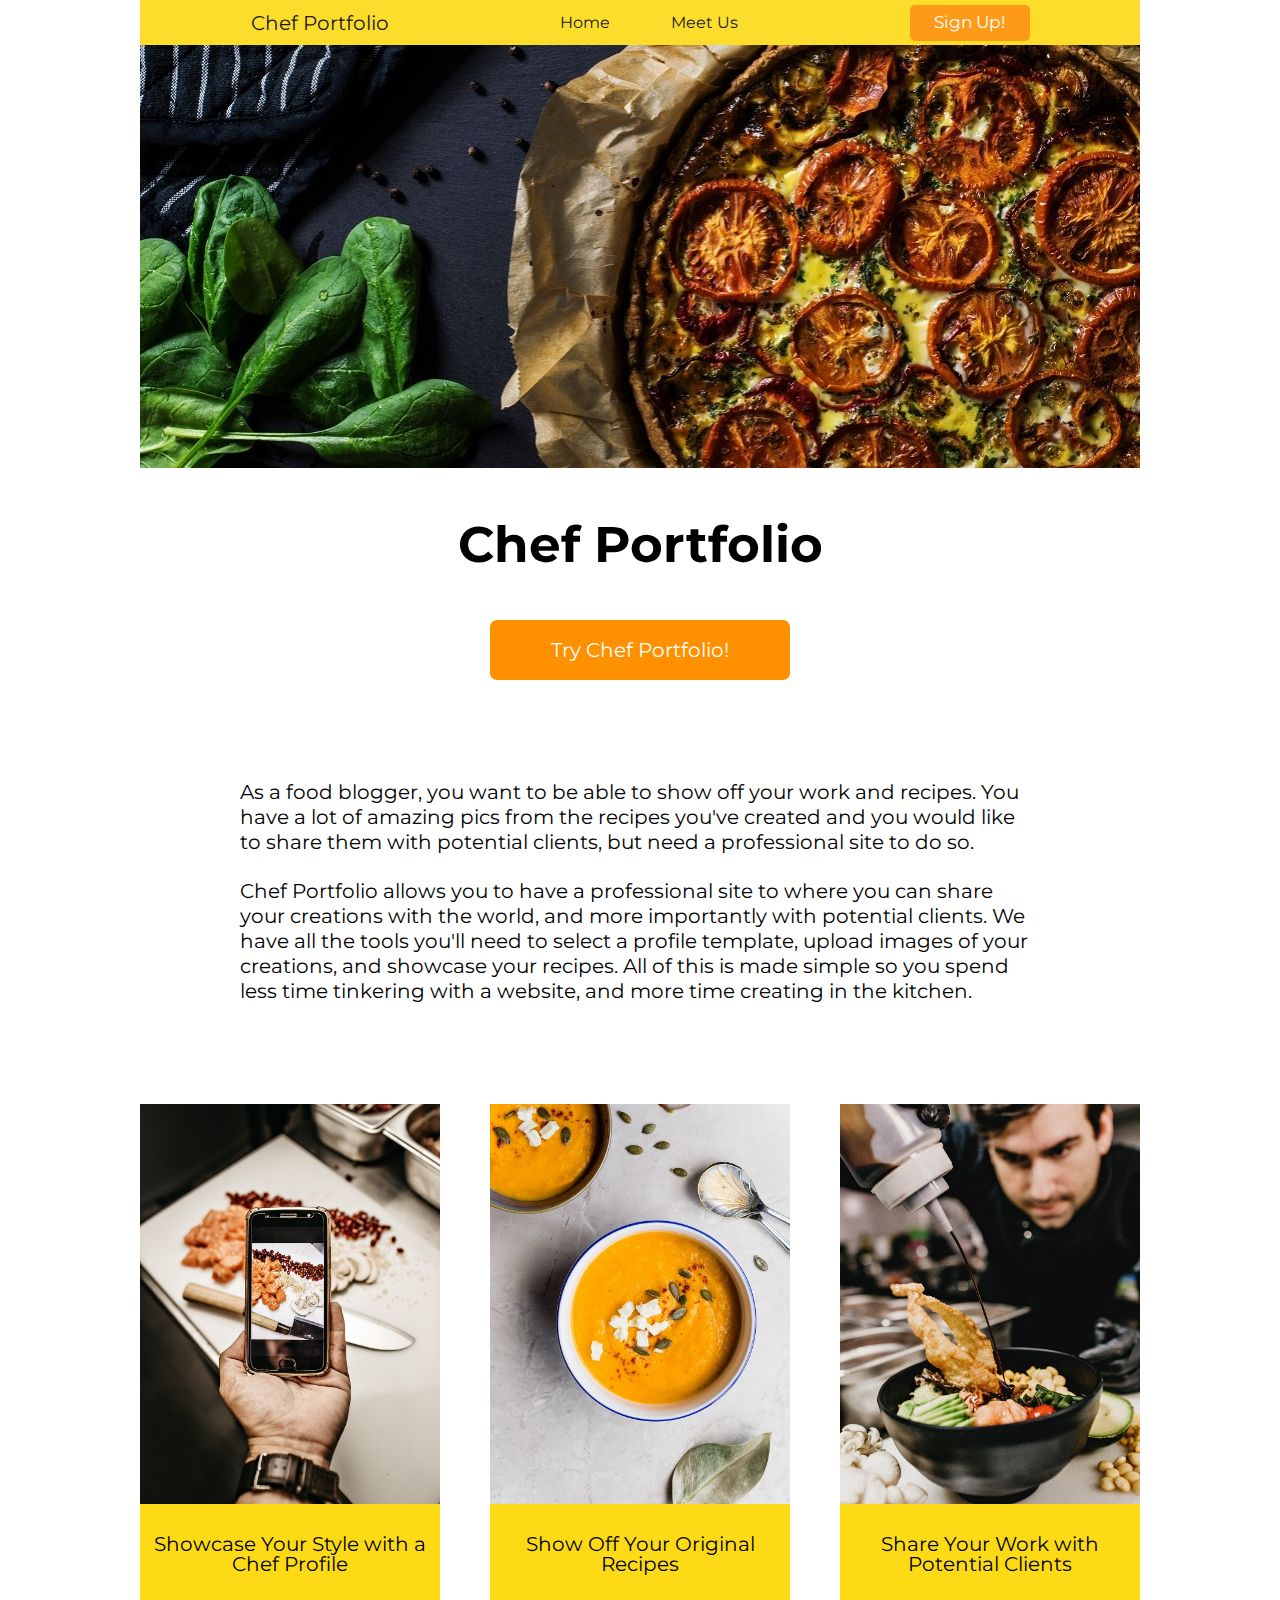
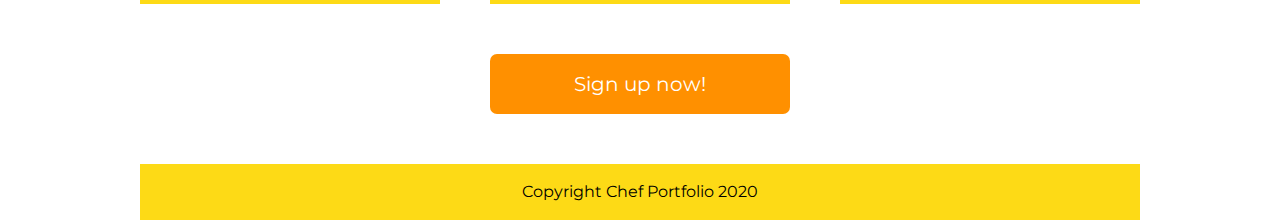
==== index.html @ 8c573fc6 "marketing page complete with phone and tablet querys" ====
<!DOCTYPE html>
<html lang="en">
  <head>
    <meta charset="UTF-8" />
    <meta name="viewport" content="width=device-width, initial-scale=1.0" />
    <meta http-equiv="X-UA-Compatible" content="ie=edge" />

    <title>Chef Portfolio</title>

    <link
      href="https://fonts.googleapis.com/css?family=Montserrat&display=swap"
      rel="stylesheet"
    />

    <link href="css/index.css" rel="stylesheet" />
  </head>

  <!-- Body -->
  <body>
    <!-- Nav Bar -->
    <div class="navbar">
      <h1>Chef Portfolio</h1>
      <nav>
        <a href="#">Home</a>
        <a href="#">Meet Us</a>
      </nav>
      <a href="#" class="sign-up">Sign Up!</a>
    </div>

    <!-- Header -->
    <header>
      <img src="img/header-img.jpg" alt="Savory tart on a slate table." />
    </header>

    <!-- Title -->
    <div class="title">
      <h1>Chef Portfolio</h1>
    </div>

    <!-- Button -->
    <div class="button">
      <a href="#">Try Chef Portfolio!</a>
    </div>

    <!-- About -->
    <div class="about">
      <p>
        As a food blogger, you want to be able to show off your work and
        recipes. You have a lot of amazing pics from the recipes you've created
        and you would like to share them with potential clients, but need a
        professional site to do so.
      </p>
      <p>
        Chef Portfolio allows you to have a professional site to where you can
        share your creations with the world, and more importantly with potential
        clients. We have all the tools you'll need to select a profile template,
        upload images of your creations, and showcase your recipes. All of this
        is made simple so you spend less time tinkering with a website, and more
        time creating in the kitchen.
      </p>
    </div>

    <!-- Middle Section w/ Boxes -->
    <div class="boxes">
      <div class="box">
        <img src="img/profile-img.jpg" alt="Photo being taken of food." />
        <h2>Showcase Your Style with a Chef Profile</h2>
      </div>
      <div class="box">
        <img src="img/recipe-img.jpg" alt="Bowl of soup." />
        <h2>Show Off Your Original Recipes</h2>
      </div>
      <div class="box">
        <img src="img/share-img.jpg" alt="Chef adding ingredient to dish." />
        <h2>Share Your Work with Potential Clients</h2>
      </div>
    </div>

    <!-- Button -->
    <div class="button">
      <a href="#">Sign up now!</a>
    </div>

    <!-- Footer -->
    <footer>
      <h3>Copyright Chef Portfolio 2020</h3>
    </footer>
  </body>
</html>
---- css/index.css ----
html,
body,
div,
span,
applet,
object,
iframe,
h1,
h2,
h3,
h4,
h5,
h6,
p,
blockquote,
pre,
a,
abbr,
acronym,
address,
big,
cite,
code,
del,
dfn,
em,
img,
ins,
kbd,
q,
s,
samp,
small,
strike,
strong,
sub,
sup,
tt,
var,
b,
u,
i,
center,
dl,
dt,
dd,
ol,
ul,
li,
fieldset,
form,
label,
legend,
table,
caption,
tbody,
tfoot,
thead,
tr,
th,
td,
article,
aside,
canvas,
details,
embed,
figure,
figcaption,
footer,
header,
hgroup,
menu,
nav,
output,
ruby,
section,
summary,
time,
mark,
audio,
video {
  margin: 0;
  padding: 0;
  border: 0;
  font-size: 100%;
  font: inherit;
  vertical-align: baseline;
}
/* HTML5 display-role reset for older browsers */
article,
aside,
details,
figcaption,
figure,
footer,
header,
hgroup,
menu,
nav,
section {
  display: block;
}
body {
  line-height: 1;
}
ol,
ul {
  list-style: none;
}
blockquote,
q {
  quotes: none;
}
blockquote:before,
blockquote:after,
q:before,
q:after {
  content: "";
  content: none;
}
table {
  border-collapse: collapse;
  border-spacing: 0;
}
* {
  box-sizing: border-box;
}
html {
  font-size: 62.5%;
}
body {
  font-family: "Montserrat", sans-serif;
  max-width: 1000px;
  margin: 0 auto;
}
.navbar {
  background-color: #fdda16;
  max-width: 1000px;
  width: 100%;
  position: fixed;
  top: 0;
  opacity: 0.9;
  display: flex;
  justify-content: space-evenly;
  align-items: center;
  flex-wrap: wrap;
  flex-direction: row;
  height: 5vh;
}
.navbar h1 {
  font-size: 2rem;
}
.navbar nav {
  display: flex;
  justify-content: space-evenly;
  align-items: center;
  flex-wrap: wrap;
  flex-direction: row;
  font-size: 1.6rem;
  width: 30%;
}
.navbar nav a {
  text-decoration: none;
  color: black;
}
@media (max-width: 500px) {
  .navbar nav {
    width: 50%;
  }
}
.navbar .sign-up {
  background-color: #ff9000;
  color: white;
  font-size: 1.7rem;
  text-decoration: none;
  border-radius: 5px;
  height: 80%;
  width: 12%;
  display: flex;
  justify-content: center;
  align-items: center;
  flex-wrap: wrap;
  flex-direction: row;
}
@media (max-width: 500px) {
  .navbar .sign-up {
    display: none;
  }
}
@media (max-width: 800px) {
  .navbar .sign-up {
    width: 15%;
  }
}
body header {
  margin-top: 5vh;
}
body header img {
  width: 100%;
}
body .title {
  font-size: 5rem;
  text-align: center;
  margin: 5% auto;
  font-weight: bold;
}
body .button {
  background-color: #ff9000;
  border-radius: 7px;
  padding: 2%;
  margin: 5% auto;
  text-align: center;
  width: 30%;
}
body .button a {
  text-decoration: none;
  color: white;
  font-size: 2rem;
}
body .button:hover {
  background-color: white;
  border: 1px solid #ff9000;
}
body .button:hover a {
  color: #ff9000;
}
@media (max-width: 500px) {
  body .button {
    width: 60%;
  }
}
@media (max-width: 800px) {
  body .button {
    width: 45%;
  }
}
body .about {
  font-size: 2rem;
  max-width: 80%;
  margin: 10% auto;
  line-height: 2.5rem;
}
body .about p {
  margin: 3% 0;
}
body .boxes {
  display: flex;
  justify-content: space-between;
  align-items: center;
  flex-wrap: wrap;
  flex-direction: row;
  max-width: 100%;
}
@media (max-width: 500px) {
  body .boxes {
    display: flex;
    justify-content: center;
    align-items: center;
    flex-wrap: wrap;
    flex-direction: column;
  }
}
@media (max-width: 800px) {
  body .boxes {
    display: flex;
    justify-content: space-around;
    align-items: center;
    flex-wrap: wrap;
    flex-direction: row;
  }
}
body .boxes .box {
  display: flex;
  justify-content: center;
  align-items: center;
  flex-wrap: wrap;
  flex-direction: column;
  width: 30%;
}
@media (max-width: 500px) {
  body .boxes .box {
    width: 85%;
    margin: 3% auto;
  }
}
body .boxes .box img {
  max-width: 100%;
}
body .boxes .box h2 {
  background-color: #fdda16;
  font-size: 2rem;
  width: 100%;
  padding: 10% 0;
  text-align: center;
}
body footer {
  background-color: #fdda16;
  font-size: 1.6rem;
  text-align: center;
  padding: 2% 0;
}
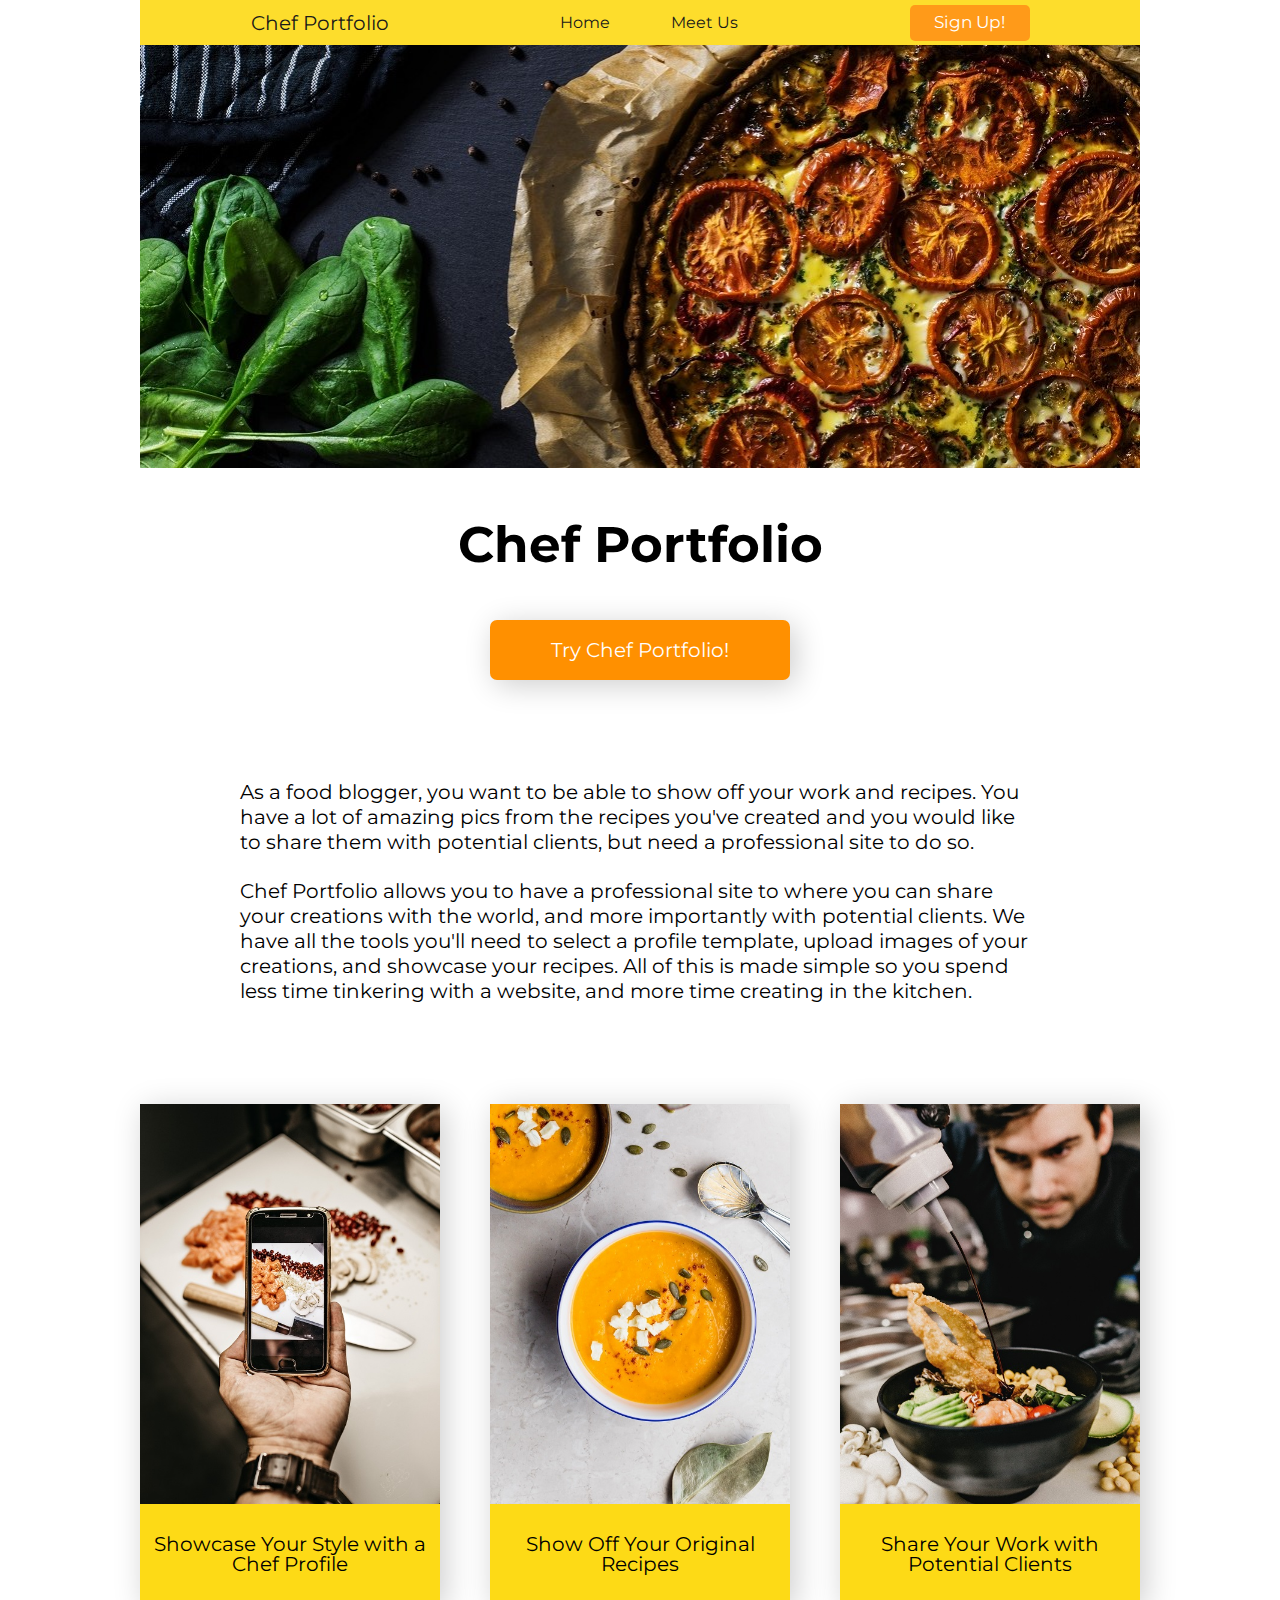
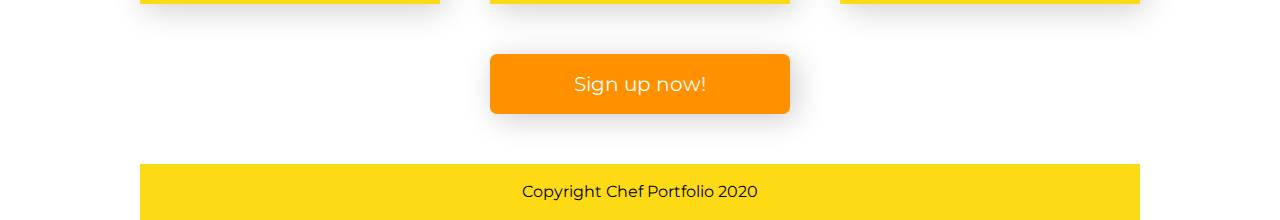
==== commit c93ab23c: "devoughn's files and changes added / merge conflicts resolved" ====
--- a/index.html
+++ b/index.html
@@ -17,73 +17,76 @@
 
   <!-- Body -->
   <body>
-    <!-- Nav Bar -->
-    <div class="navbar">
-      <h1>Chef Portfolio</h1>
-      <nav>
-        <a href="#">Home</a>
-        <a href="#">Meet Us</a>
-      </nav>
-      <a href="#" class="sign-up">Sign Up!</a>
+    <!-- Largest Container -->
+    <div class="largest-container">
+      <!-- Nav Bar -->
+      <div class="navbar">
+        <h1>Chef Portfolio</h1>
+        <nav>
+          <a href="index.html">Home</a>
+          <a href="about-us.html">Meet Us</a>
+        </nav>
+        <a href="#" class="sign-up">Sign Up!</a>
+      </div>
+
+      <!-- Header -->
+      <div class="header">
+        <img src="img/header-img.jpg" alt="Savory tart on a slate table." />
+      </div>
+
+      <!-- Title -->
+      <div class="title">
+        <h1>Chef Portfolio</h1>
+      </div>
+
+      <!-- Button -->
+      <div class="button">
+        <a href="#">Try Chef Portfolio!</a>
+      </div>
+
+      <!-- About -->
+      <div class="about">
+        <p>
+          As a food blogger, you want to be able to show off your work and
+          recipes. You have a lot of amazing pics from the recipes you've
+          created and you would like to share them with potential clients, but
+          need a professional site to do so.
+        </p>
+        <p>
+          Chef Portfolio allows you to have a professional site to where you can
+          share your creations with the world, and more importantly with
+          potential clients. We have all the tools you'll need to select a
+          profile template, upload images of your creations, and showcase your
+          recipes. All of this is made simple so you spend less time tinkering
+          with a website, and more time creating in the kitchen.
+        </p>
+      </div>
+
+      <!-- Middle Section w/ Boxes -->
+      <div class="boxes">
+        <div class="box">
+          <img src="img/profile-img.jpg" alt="Photo being taken of food." />
+          <h2>Showcase Your Style with a Chef Profile</h2>
+        </div>
+        <div class="box">
+          <img src="img/recipe-img.jpg" alt="Bowl of soup." />
+          <h2>Show Off Your Original Recipes</h2>
+        </div>
+        <div class="box">
+          <img src="img/share-img.jpg" alt="Chef adding ingredient to dish." />
+          <h2>Share Your Work with Potential Clients</h2>
+        </div>
+      </div>
+
+      <!-- Button -->
+      <div class="button">
+        <a href="#">Sign up now!</a>
+      </div>
+
+      <!-- Footer -->
+      <footer class="index-footer">
+        <h3>Copyright Chef Portfolio 2020</h3>
+      </footer>
     </div>
-
-    <!-- Header -->
-    <header>
-      <img src="img/header-img.jpg" alt="Savory tart on a slate table." />
-    </header>
-
-    <!-- Title -->
-    <div class="title">
-      <h1>Chef Portfolio</h1>
-    </div>
-
-    <!-- Button -->
-    <div class="button">
-      <a href="#">Try Chef Portfolio!</a>
-    </div>
-
-    <!-- About -->
-    <div class="about">
-      <p>
-        As a food blogger, you want to be able to show off your work and
-        recipes. You have a lot of amazing pics from the recipes you've created
-        and you would like to share them with potential clients, but need a
-        professional site to do so.
-      </p>
-      <p>
-        Chef Portfolio allows you to have a professional site to where you can
-        share your creations with the world, and more importantly with potential
-        clients. We have all the tools you'll need to select a profile template,
-        upload images of your creations, and showcase your recipes. All of this
-        is made simple so you spend less time tinkering with a website, and more
-        time creating in the kitchen.
-      </p>
-    </div>
-
-    <!-- Middle Section w/ Boxes -->
-    <div class="boxes">
-      <div class="box">
-        <img src="img/profile-img.jpg" alt="Photo being taken of food." />
-        <h2>Showcase Your Style with a Chef Profile</h2>
-      </div>
-      <div class="box">
-        <img src="img/recipe-img.jpg" alt="Bowl of soup." />
-        <h2>Show Off Your Original Recipes</h2>
-      </div>
-      <div class="box">
-        <img src="img/share-img.jpg" alt="Chef adding ingredient to dish." />
-        <h2>Share Your Work with Potential Clients</h2>
-      </div>
-    </div>
-
-    <!-- Button -->
-    <div class="button">
-      <a href="#">Sign up now!</a>
-    </div>
-
-    <!-- Footer -->
-    <footer>
-      <h3>Copyright Chef Portfolio 2020</h3>
-    </footer>
   </body>
 </html>
--- a/css/index.css
+++ b/css/index.css
@@ -127,25 +127,43 @@
 }
 html {
   font-size: 62.5%;
+  max-width: 90%;
+  width: 100%;
+  margin: 0 auto;
 }
 body {
   font-family: "Montserrat", sans-serif;
-  max-width: 1000px;
   margin: 0 auto;
+}
+h2 {
+  font-size: 3.2rem;
+}
+h3 {
+  font-size: 2.8rem;
+}
+p {
+  font-size: 1.6rem;
+  line-height: 1.4;
+  color: black;
+}
+a {
+  font-size: 1.6rem;
+  text-decoration: none;
 }
 .navbar {
   background-color: #fdda16;
-  max-width: 1000px;
-  width: 100%;
+  max-width: 90%;
+  margin: 0 auto;
+  width: 1000px;
   position: fixed;
   top: 0;
   opacity: 0.9;
+  height: 5vh;
   display: flex;
   justify-content: space-evenly;
   align-items: center;
   flex-wrap: wrap;
   flex-direction: row;
-  height: 5vh;
 }
 .navbar h1 {
   font-size: 2rem;
@@ -192,58 +210,136 @@
     width: 15%;
   }
 }
-body header {
+header {
+  margin: 0 auto;
+  display: flex;
+  justify-content: space-between;
+  align-items: center;
+  padding: 2% 10%;
+  background-color: #fdda16;
+}
+header nav {
+  width: 50%;
+  display: flex;
+  justify-content: space-between;
+}
+header .nav_links li {
+  display: inline-block;
+  padding-left: 4rem;
+}
+@media (max-width: 500px) {
+  header .nav_links li {
+    padding-bottom: 0.5rem;
+    padding-top: 0.5rem;
+  }
+}
+header .nav_links ul {
+  width: 100%;
+  padding-right: 0%;
+}
+header .logo {
+  display: flex;
+  align-items: center;
+  justify-content: flex-start;
+  width: 30%;
+  font-size: 2rem;
+  color: #ff9000;
+}
+@media (max-width: 500px) {
+  header .logo {
+    padding-left: 1rem;
+  }
+}
+header button {
+  padding: 9px 25px;
+  background-color: #ff9000;
+  border: none;
+  border-radius: 50px;
+}
+@media (max-width: 500px) {
+  header {
+    flex-direction: column;
+    text-align: center;
+  }
+}
+.index-footer {
+  background-color: #fdda16;
+  border-radius: 0;
+  text-align: center;
+  padding: 2% 0;
+}
+.index-footer h3 {
+  font-size: 1.6rem;
+}
+footer {
+  width: 100%;
+  background: #fdda16;
+  border-top-left-radius: 1rem;
+  border-top-right-radius: 1rem;
+}
+footer p {
+  text-align: center;
+  font-size: 1.6rem;
+  padding: 20px;
+}
+body .largest-container {
+  max-width: 100%;
+  margin: 0 auto;
+  width: 1000px;
+}
+body .largest-container .header {
   margin-top: 5vh;
 }
-body header img {
-  width: 100%;
-}
-body .title {
+body .largest-container .header img {
+  width: 100%;
+}
+body .largest-container .title {
   font-size: 5rem;
   text-align: center;
   margin: 5% auto;
   font-weight: bold;
 }
-body .button {
+body .largest-container .button {
   background-color: #ff9000;
   border-radius: 7px;
   padding: 2%;
   margin: 5% auto;
   text-align: center;
   width: 30%;
-}
-body .button a {
+  box-shadow: 0.5rem 0.5rem 3rem rgba(0, 0, 0, 0.2);
+}
+body .largest-container .button a {
   text-decoration: none;
   color: white;
   font-size: 2rem;
 }
-body .button:hover {
+body .largest-container .button:hover {
   background-color: white;
   border: 1px solid #ff9000;
 }
-body .button:hover a {
+body .largest-container .button:hover a {
   color: #ff9000;
 }
 @media (max-width: 500px) {
-  body .button {
+  body .largest-container .button {
     width: 60%;
   }
 }
 @media (max-width: 800px) {
-  body .button {
+  body .largest-container .button {
     width: 45%;
   }
 }
-body .about {
-  font-size: 2rem;
+body .largest-container .about {
   max-width: 80%;
   margin: 10% auto;
+}
+body .largest-container .about p {
+  margin: 3% 0;
+  font-size: 2rem;
   line-height: 2.5rem;
 }
-body .about p {
-  margin: 3% 0;
-}
-body .boxes {
+body .largest-container .boxes {
   display: flex;
   justify-content: space-between;
   align-items: center;
@@ -252,7 +348,7 @@
   max-width: 100%;
 }
 @media (max-width: 500px) {
-  body .boxes {
+  body .largest-container .boxes {
     display: flex;
     justify-content: center;
     align-items: center;
@@ -261,7 +357,7 @@
   }
 }
 @media (max-width: 800px) {
-  body .boxes {
+  body .largest-container .boxes {
     display: flex;
     justify-content: space-around;
     align-items: center;
@@ -269,33 +365,83 @@
     flex-direction: row;
   }
 }
-body .boxes .box {
+body .largest-container .boxes .box {
   display: flex;
   justify-content: center;
   align-items: center;
   flex-wrap: wrap;
   flex-direction: column;
   width: 30%;
-}
-@media (max-width: 500px) {
-  body .boxes .box {
+  box-shadow: 0.5rem 0.5rem 3rem rgba(0, 0, 0, 0.2);
+}
+@media (max-width: 500px) {
+  body .largest-container .boxes .box {
     width: 85%;
     margin: 3% auto;
   }
 }
-body .boxes .box img {
+body .largest-container .boxes .box img {
   max-width: 100%;
 }
-body .boxes .box h2 {
+body .largest-container .boxes .box h2 {
   background-color: #fdda16;
   font-size: 2rem;
   width: 100%;
   padding: 10% 0;
   text-align: center;
 }
-body footer {
+section {
+  margin: 10rem 0;
+}
+section .headt {
+  background-image: url("food.png");
+  background-color: #cccccc;
+  height: 0rem;
+  font-size: 3rem;
+  letter-spacing: 3px;
+  text-align: center;
+  margin-bottom: 5rem;
+  margin-top: 0rem;
+}
+.cards {
+  display: flex;
+  align-items: center;
+  align-content: center;
+  justify-content: space-evenly;
+  flex-direction: row;
+  flex-wrap: wrap;
+}
+.cards .card {
+  width: 32rem;
   background-color: #fdda16;
-  font-size: 1.6rem;
-  text-align: center;
-  padding: 2% 0;
-}
+  display: flex;
+  flex-direction: column;
+  align-items: center;
+  justify-content: center;
+  margin: 2rem 0;
+  box-shadow: 0.5rem 0.5rem 3rem rgba(0, 0, 0, 0.2);
+  border-radius: 1.5rem;
+}
+.cards .profile {
+  width: 15rem;
+  height: 15rem;
+  border-radius: 50%;
+  margin-top: 2rem;
+}
+.cards h1 {
+  font-size: 2.5rem;
+  margin: 1.5rem 0;
+}
+.cards .about {
+  font-size: 1.5rem;
+  margin: 1.5 0;
+  font-style: italic;
+  text-align: center;
+}
+.cards .social {
+  width: 100%;
+  display: flex;
+  justify-content: space-evenly;
+  padding: 2rem 0;
+  margin-top: 1.5rem;
+}
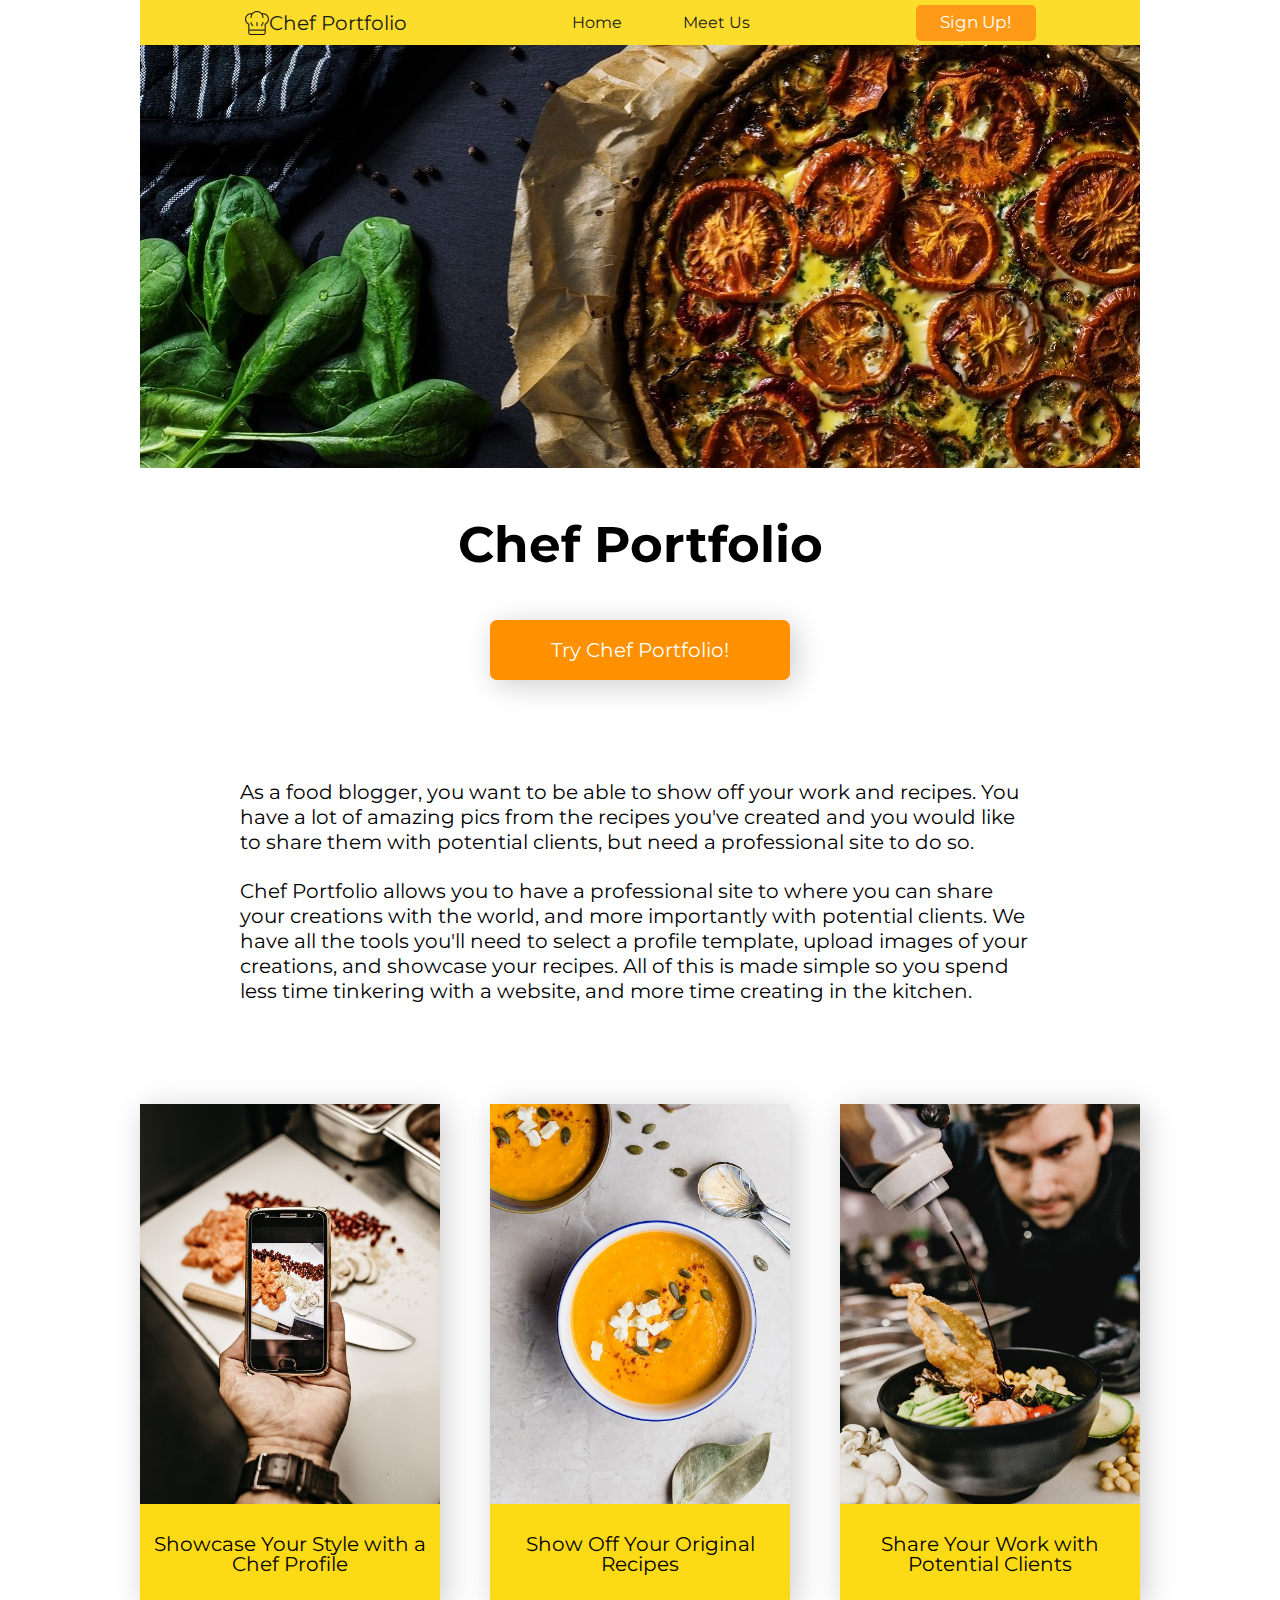
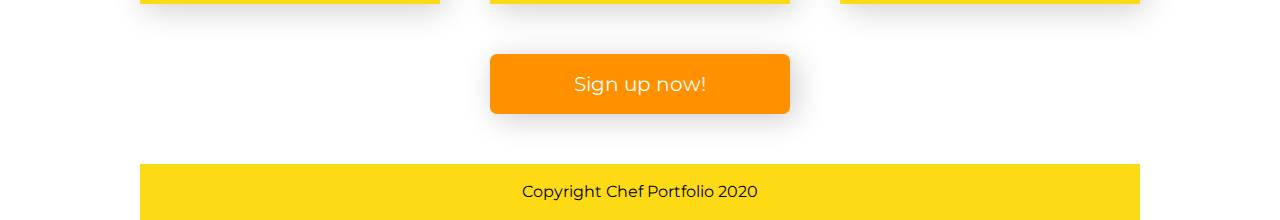
==== commit bbc4195e: "chef hat logo added to landing page" ====
--- a/index.html
+++ b/index.html
@@ -21,7 +21,10 @@
     <div class="largest-container">
       <!-- Nav Bar -->
       <div class="navbar">
-        <h1>Chef Portfolio</h1>
+        <div class="home-logo">
+          <img src="img\chef.png" alt="chef hat" />
+          <h1>Chef Portfolio</h1>
+        </div>
         <nav>
           <a href="index.html">Home</a>
           <a href="about-us.html">Meet Us</a>
--- a/css/index.css
+++ b/css/index.css
@@ -165,7 +165,14 @@
   flex-wrap: wrap;
   flex-direction: row;
 }
-.navbar h1 {
+.navbar .home-logo {
+  display: flex;
+  justify-content: space-evenly;
+  align-items: center;
+  flex-wrap: wrap;
+  flex-direction: row;
+}
+.navbar .home-logo h1 {
   font-size: 2rem;
 }
 .navbar nav {
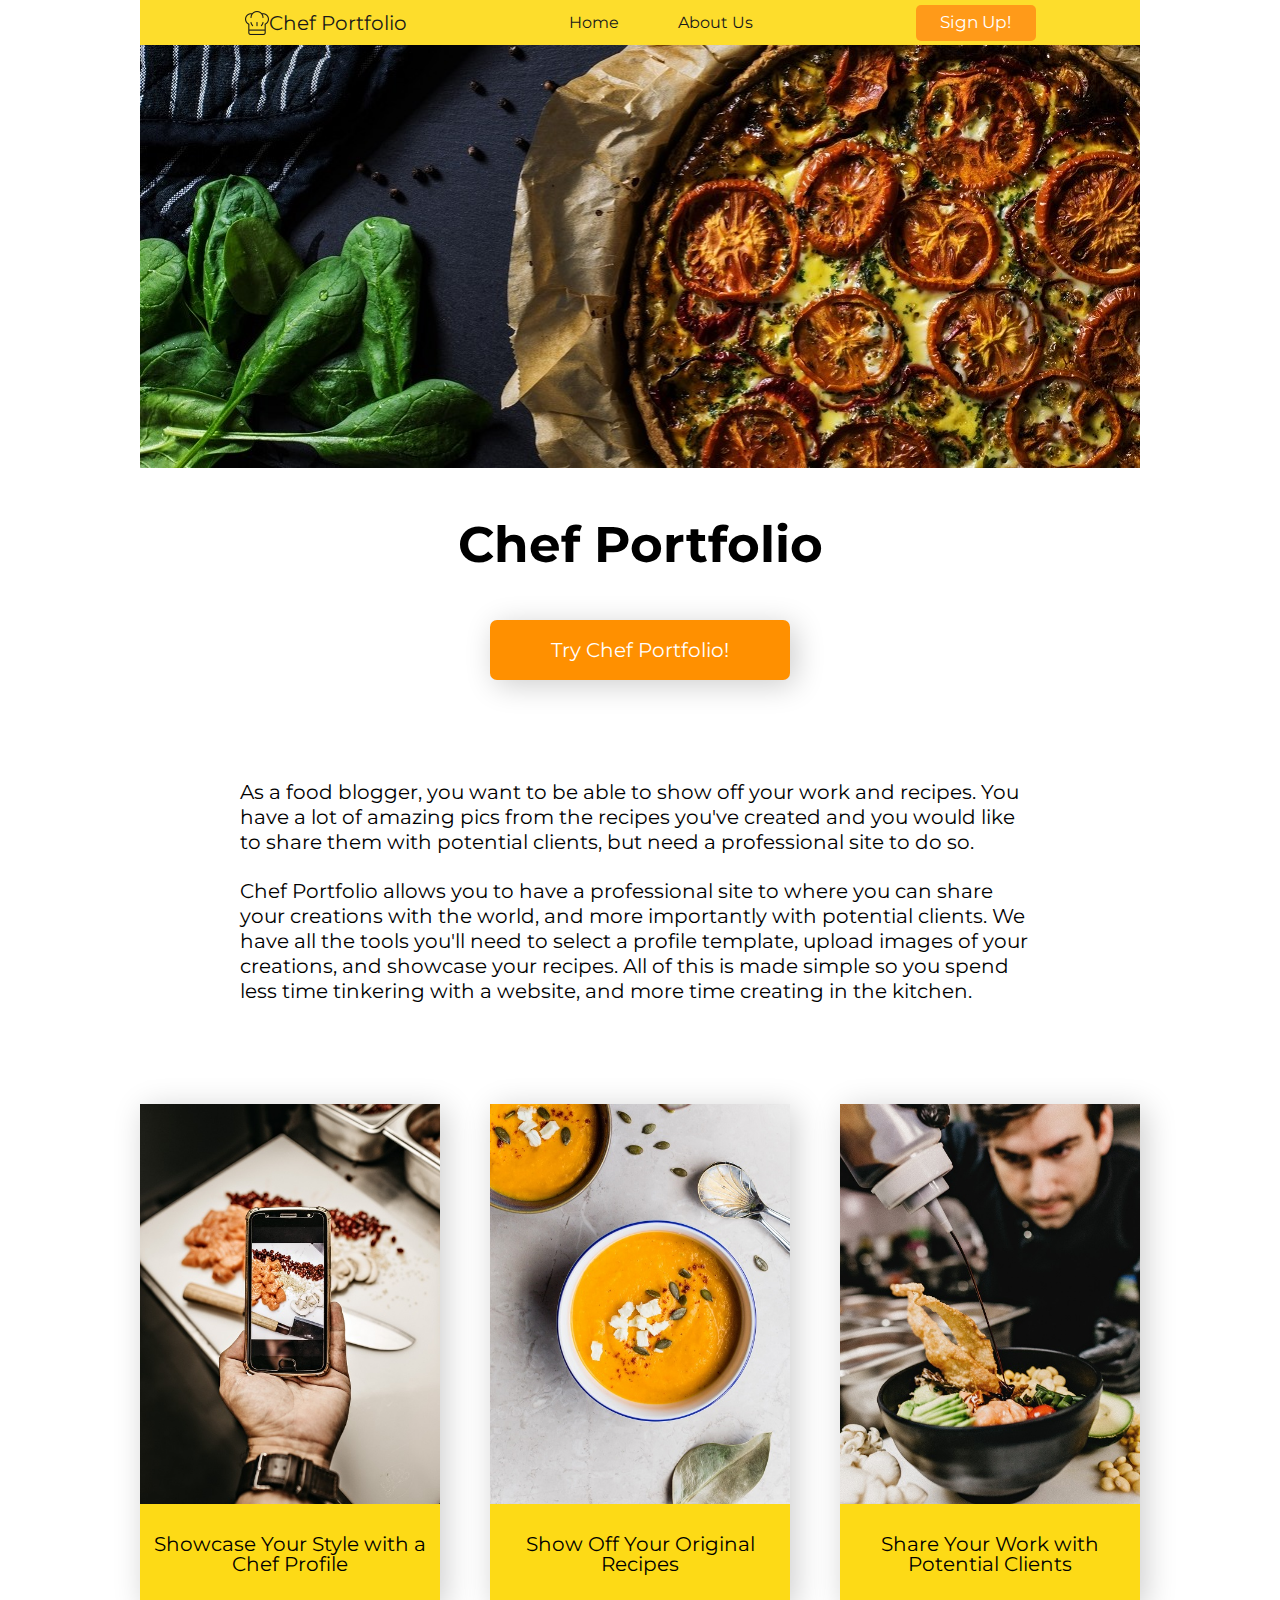
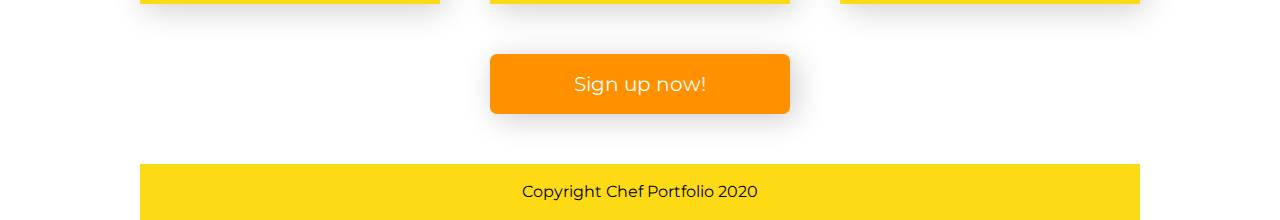
==== commit 0763bd5a: "links added to call to action with other small styling changes" ====
--- a/index.html
+++ b/index.html
@@ -27,9 +27,11 @@
         </div>
         <nav>
           <a href="index.html">Home</a>
-          <a href="about-us.html">Meet Us</a>
+          <a href="about-us.html">About Us</a>
         </nav>
-        <a href="#" class="sign-up">Sign Up!</a>
+        <a href="https://chef-portfolio-2.netlify.com/signup" class="sign-up"
+          >Sign Up!</a
+        >
       </div>
 
       <!-- Header -->
@@ -44,7 +46,9 @@
 
       <!-- Button -->
       <div class="button">
-        <a href="#">Try Chef Portfolio!</a>
+        <a href="https://chef-portfolio-2.netlify.com/signup"
+          >Try Chef Portfolio!</a
+        >
       </div>
 
       <!-- About -->
@@ -83,7 +87,7 @@
 
       <!-- Button -->
       <div class="button">
-        <a href="#">Sign up now!</a>
+        <a href="https://chef-portfolio-2.netlify.com/signup">Sign up now!</a>
       </div>
 
       <!-- Footer -->
--- a/css/index.css
+++ b/css/index.css
@@ -167,7 +167,7 @@
 }
 .navbar .home-logo {
   display: flex;
-  justify-content: space-evenly;
+  justify-content: space-between;
   align-items: center;
   flex-wrap: wrap;
   flex-direction: row;
@@ -176,13 +176,13 @@
   font-size: 2rem;
 }
 .navbar nav {
-  display: flex;
-  justify-content: space-evenly;
-  align-items: center;
-  flex-wrap: wrap;
-  flex-direction: row;
   font-size: 1.6rem;
   width: 30%;
+  display: flex;
+  justify-content: space-evenly;
+  align-items: center;
+  flex-wrap: wrap;
+  flex-direction: row;
 }
 .navbar nav a {
   text-decoration: none;
@@ -321,11 +321,15 @@
   font-size: 2rem;
 }
 body .largest-container .button:hover {
-  background-color: white;
+  background-color: #fdda16;
   border: 1px solid #ff9000;
 }
 body .largest-container .button:hover a {
   color: #ff9000;
+}
+body .largest-container .button:active {
+  position: relative;
+  top: 1px;
 }
 @media (max-width: 500px) {
   body .largest-container .button {
